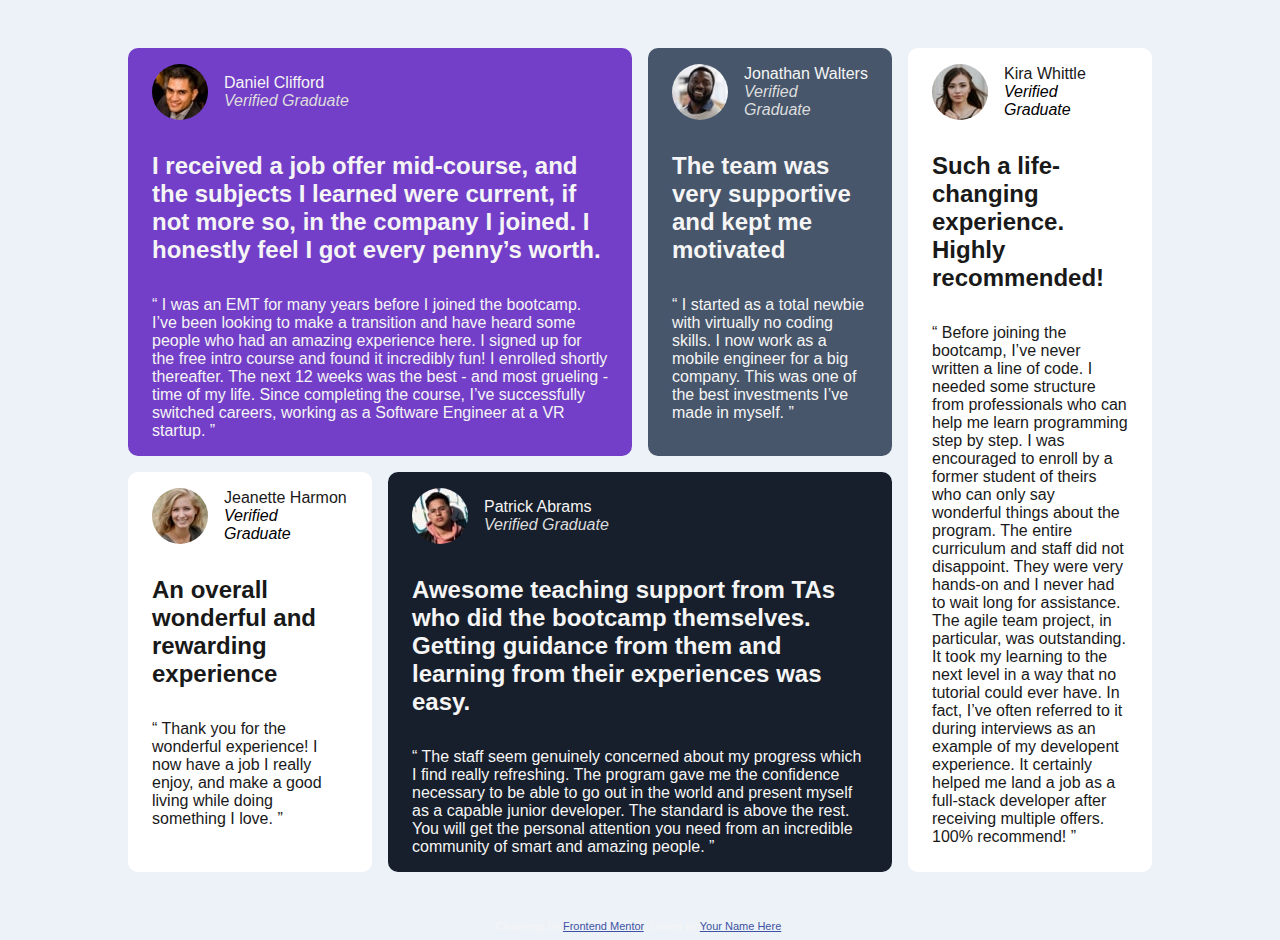
==== docs/junior/testimonials-grid-section-main/testinomial-grid-section.html @ c3667632 "initial commit" ====
<!DOCTYPE html>
<html lang="en">
<head>
  <meta charset="UTF-8">
  <meta name="viewport" content="width=device-width, initial-scale=1.0"> <!-- displays site properly based on user's device -->

  <link rel="icon" type="image/png" sizes="32x32" href="./images/favicon-32x32.png">
  
  <title>Frontend Mentor | [Testimonial Grid]</title>
  <link rel="stylesheet" type="text/css" href="testimonial-grid.css">

  <!-- Feel free to remove these styles or customise in your own stylesheet 👍 -->
  <style>
    .attribution { font-size: 11px; text-align: center; }
    .attribution a { color: hsl(228, 45%, 44%); }
  </style>
</head>
<body>
  <main>
    <section class="grid">
      <div class="item daniel">
        <figure>
          <img src="images/image-daniel.jpg">
          <figcaption>
            Daniel Clifford<br>
            <span>Verified Graduate</span>
          </figcaption>
        </figure>

        <p><strong>I received a job offer mid-course, and the subjects I learned were current, if not more so, 
        in the company I joined. I honestly feel I got every penny’s worth.</strong></p>

        “ I was an EMT for many years before I joined the bootcamp. I’ve been looking to make a 
        transition and have heard some people who had an amazing experience here. I signed up 
        for the free intro course and found it incredibly fun! I enrolled shortly thereafter. 
        The next 12 weeks was the best - and most grueling - time of my life. Since completing 
        the course, I’ve successfully switched careers, working as a Software Engineer at a VR startup. ”
      </div>

      <div class="item jona">
        <figure>
          <img src="images/image-jonathan.jpg">
          <figcaption>
            Jonathan Walters<br>
            <span>Verified Graduate</span>
          </figcaption>
        </figure>

        <p><strong>The team was very supportive and kept me motivated</strong></p>

        “ I started as a total newbie with virtually no coding skills. I now work as a mobile engineer 
        for a big company. This was one of the best investments I’ve made in myself. ”
      </div>

      <div class="item jean">
        <figure>
          <img src="images/image-jeanette.jpg">
          <figcaption>
            Jeanette Harmon<br>
            <span>Verified Graduate</span>
          </figcaption>
        </figure>

        <p><strong>An overall wonderful and rewarding experience</strong></p>

        “ Thank you for the wonderful experience! I now have a job I really enjoy, and make a good living 
        while doing something I love. ”
      </div>

      <div class="item patrick">
        <figure>
          <img src="images/image-patrick.jpg">
          <figcaption>
            Patrick Abrams<br>
            <span>Verified Graduate</span>
          </figcaption>
        </figure>

        <p><strong>Awesome teaching support from TAs who did the bootcamp themselves. Getting guidance from them and 
        learning from their experiences was easy.</strong></p>

        “ The staff seem genuinely concerned about my progress which I find really refreshing. The program 
        gave me the confidence necessary to be able to go out in the world and present myself as a capable 
        junior developer. The standard is above the rest. You will get the personal attention you need from 
        an incredible community of smart and amazing people. ”
      </div>

      <div class="item kira">
        <figure>
          <img src="images/image-kira.jpg">
          <figcaption>
            Kira Whittle<br>
            <span>Verified Graduate</span>
          </figcaption>
        </figure>

        <p><strong>Such a life-changing experience. Highly recommended!</strong></p>

        “ Before joining the bootcamp, I’ve never written a line of code. I needed some structure from 
        professionals who can help me learn programming step by step. I was encouraged to enroll by a former 
        student of theirs who can only say wonderful things about the program. The entire curriculum and staff 
        did not disappoint. They were very hands-on and I never had to wait long for assistance. The agile team 
        project, in particular, was outstanding. It took my learning to the next level in a way that no tutorial 
        could ever have. In fact, I’ve often referred to it during interviews as an example of my developent 
        experience. It certainly helped me land a job as a full-stack developer after receiving multiple offers. 
        100% recommend! ”
      </div>
    </section>
  </main>
  
  <div class="attribution">
    Challenge by <a href="https://www.frontendmentor.io?ref=challenge" target="_blank">Frontend Mentor</a>. 
    Coded by <a href="#">Your Name Here</a>.
  </div>
</body>
</html>
---- docs/junior/testimonials-grid-section-main/testimonial-grid.css ----
@import url('https://fonts.google.com/specimen/Castoro?selection.family=Roboto:wght@100;400;700');

body{
	background-color: #edf2f8;
	font-family: 'Roboto', sans-serif;
	color: whitesmoke;
}

main{
	max-width: 80vw;
	margin: 3rem auto;
}

figure{
	display: flex;
	margin: 0;
	width: 100%;
	align-items: center;
	align-content: flex-start;
	justify-content: flex-start;
}

figcaption{
	font-weight: 400;
	margin-left: 1rem;
}

span{
	font-weight: 100;
	color: #ddd;
	font-style: italic;
}

strong{
	display: block;
	margin: 2rem 0;
	font-size: 1.5rem;
}

.jean span,
.kira span{
	color: black;
}

img{
	border-radius: 50%
}

.grid{
	display: grid;
	grid-template-columns: 1fr 1fr 1fr 1fr;
	grid-auto-rows: minmax(250px, auto);
	grid-gap: 1rem;
}

.item{
	border-radius: 10px;
	background-color: white;
	padding: 1rem 1.5rem;
}

.daniel{
	background-color: #733fc8;
	grid-column: 1/span 2;
	grid-row: 1fr;
}

.jona{
	background-color: #47566b;
}

.jean{
	color: #191919;
	grid-column: 0/span 2;
}

.patrick{
	background-color: #171f2c;
	grid-column: 2/4;
}

.kira{
	color: #191919;
	grid-row: 1/3;
	grid-column: 4/5;
}

@media (max-width: 600px){
	.grid{
		display: flex;
		flex-direction: column;
	}
}
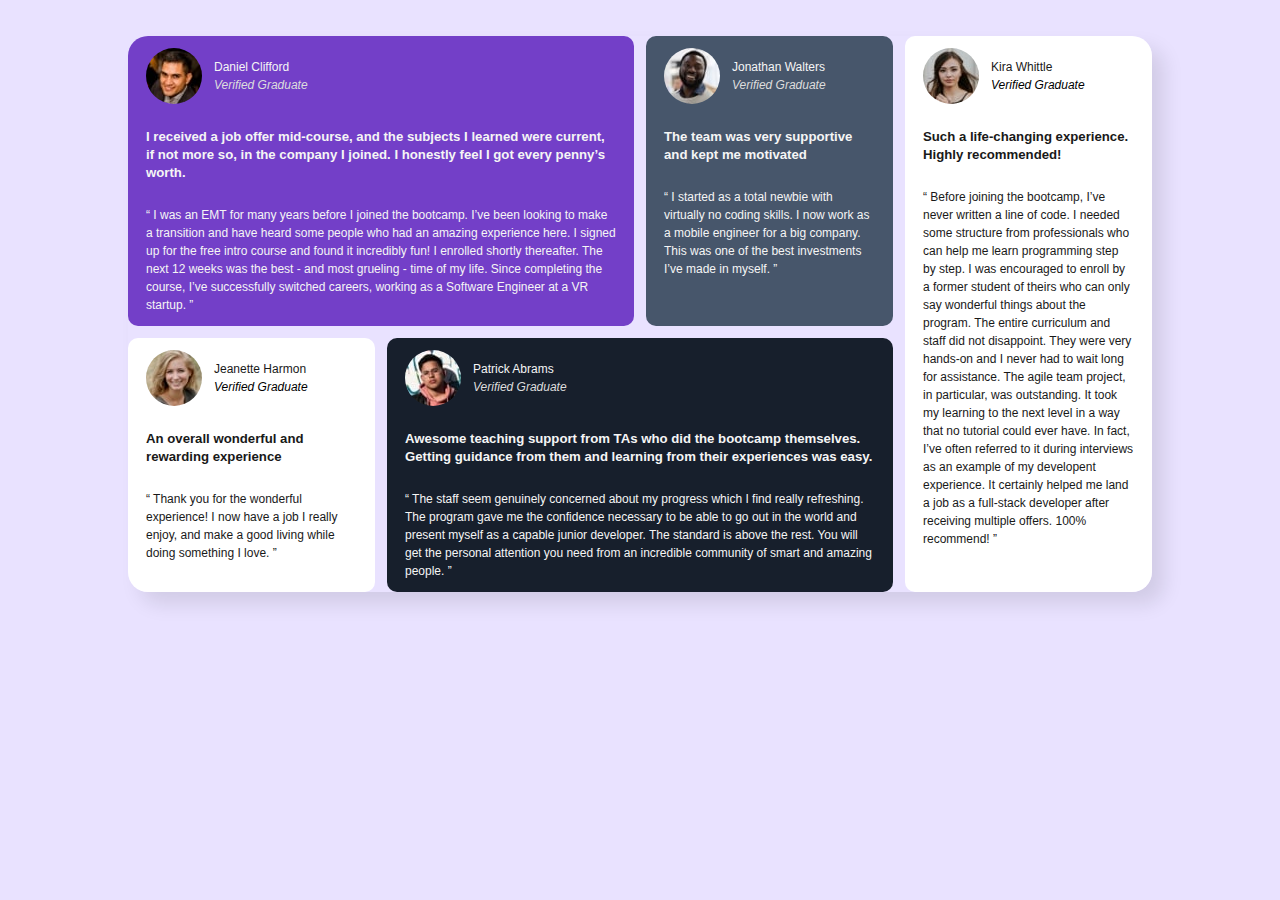
==== commit bc3bfb5d: "ping coming soon project added and minor style changes for prev projects" ====
--- a/docs/junior/testimonials-grid-section-main/testinomial-grid-section.html
+++ b/docs/junior/testimonials-grid-section-main/testinomial-grid-section.html
@@ -2,25 +2,19 @@
 <html lang="en">
 <head>
   <meta charset="UTF-8">
-  <meta name="viewport" content="width=device-width, initial-scale=1.0"> <!-- displays site properly based on user's device -->
+  <meta name="viewport" content="width=device-width, initial-scale=1.0">
 
   <link rel="icon" type="image/png" sizes="32x32" href="./images/favicon-32x32.png">
   
   <title>Frontend Mentor | [Testimonial Grid]</title>
   <link rel="stylesheet" type="text/css" href="testimonial-grid.css">
-
-  <!-- Feel free to remove these styles or customise in your own stylesheet 👍 -->
-  <style>
-    .attribution { font-size: 11px; text-align: center; }
-    .attribution a { color: hsl(228, 45%, 44%); }
-  </style>
 </head>
 <body>
   <main>
     <section class="grid">
       <div class="item daniel">
         <figure>
-          <img src="images/image-daniel.jpg">
+          <img src="images/image-daniel.jpg" alt="profile picture">
           <figcaption>
             Daniel Clifford<br>
             <span>Verified Graduate</span>
@@ -39,7 +33,7 @@
 
       <div class="item jona">
         <figure>
-          <img src="images/image-jonathan.jpg">
+          <img src="images/image-jonathan.jpg" alt="profile picture">
           <figcaption>
             Jonathan Walters<br>
             <span>Verified Graduate</span>
@@ -54,7 +48,7 @@
 
       <div class="item jean">
         <figure>
-          <img src="images/image-jeanette.jpg">
+          <img src="images/image-jeanette.jpg" alt="profile picture">
           <figcaption>
             Jeanette Harmon<br>
             <span>Verified Graduate</span>
@@ -69,7 +63,7 @@
 
       <div class="item patrick">
         <figure>
-          <img src="images/image-patrick.jpg">
+          <img src="images/image-patrick.jpg" alt="profile picture">
           <figcaption>
             Patrick Abrams<br>
             <span>Verified Graduate</span>
@@ -87,7 +81,7 @@
 
       <div class="item kira">
         <figure>
-          <img src="images/image-kira.jpg">
+          <img src="images/image-kira.jpg" alt="profile picture">
           <figcaption>
             Kira Whittle<br>
             <span>Verified Graduate</span>
@@ -107,10 +101,5 @@
       </div>
     </section>
   </main>
-  
-  <div class="attribution">
-    Challenge by <a href="https://www.frontendmentor.io?ref=challenge" target="_blank">Frontend Mentor</a>. 
-    Coded by <a href="#">Your Name Here</a>.
-  </div>
 </body>
 </html>--- a/docs/junior/testimonials-grid-section-main/testimonial-grid.css
+++ b/docs/junior/testimonials-grid-section-main/testimonial-grid.css
@@ -1,13 +1,18 @@
 @import url('https://fonts.google.com/specimen/Castoro?selection.family=Roboto:wght@100;400;700');
 
+:root {
+	font-size: 12px;
+}
+
 body{
-	background-color: #edf2f8;
+	background-color: #e9e2ff;
 	font-family: 'Roboto', sans-serif;
 	color: whitesmoke;
+	line-height: 18px;
 }
 
 main{
-	max-width: 80vw;
+	width: 80vw;
 	margin: 3rem auto;
 }
 
@@ -34,7 +39,7 @@
 strong{
 	display: block;
 	margin: 2rem 0;
-	font-size: 1.5rem;
+	font-size: 1.1rem;
 }
 
 .jean span,
@@ -51,6 +56,9 @@
 	grid-template-columns: 1fr 1fr 1fr 1fr;
 	grid-auto-rows: minmax(250px, auto);
 	grid-gap: 1rem;
+	border-radius: 20px;
+	overflow: hidden;
+	box-shadow: 12px 12px 20px rgba(0,0,0, .1);
 }
 
 .item{
